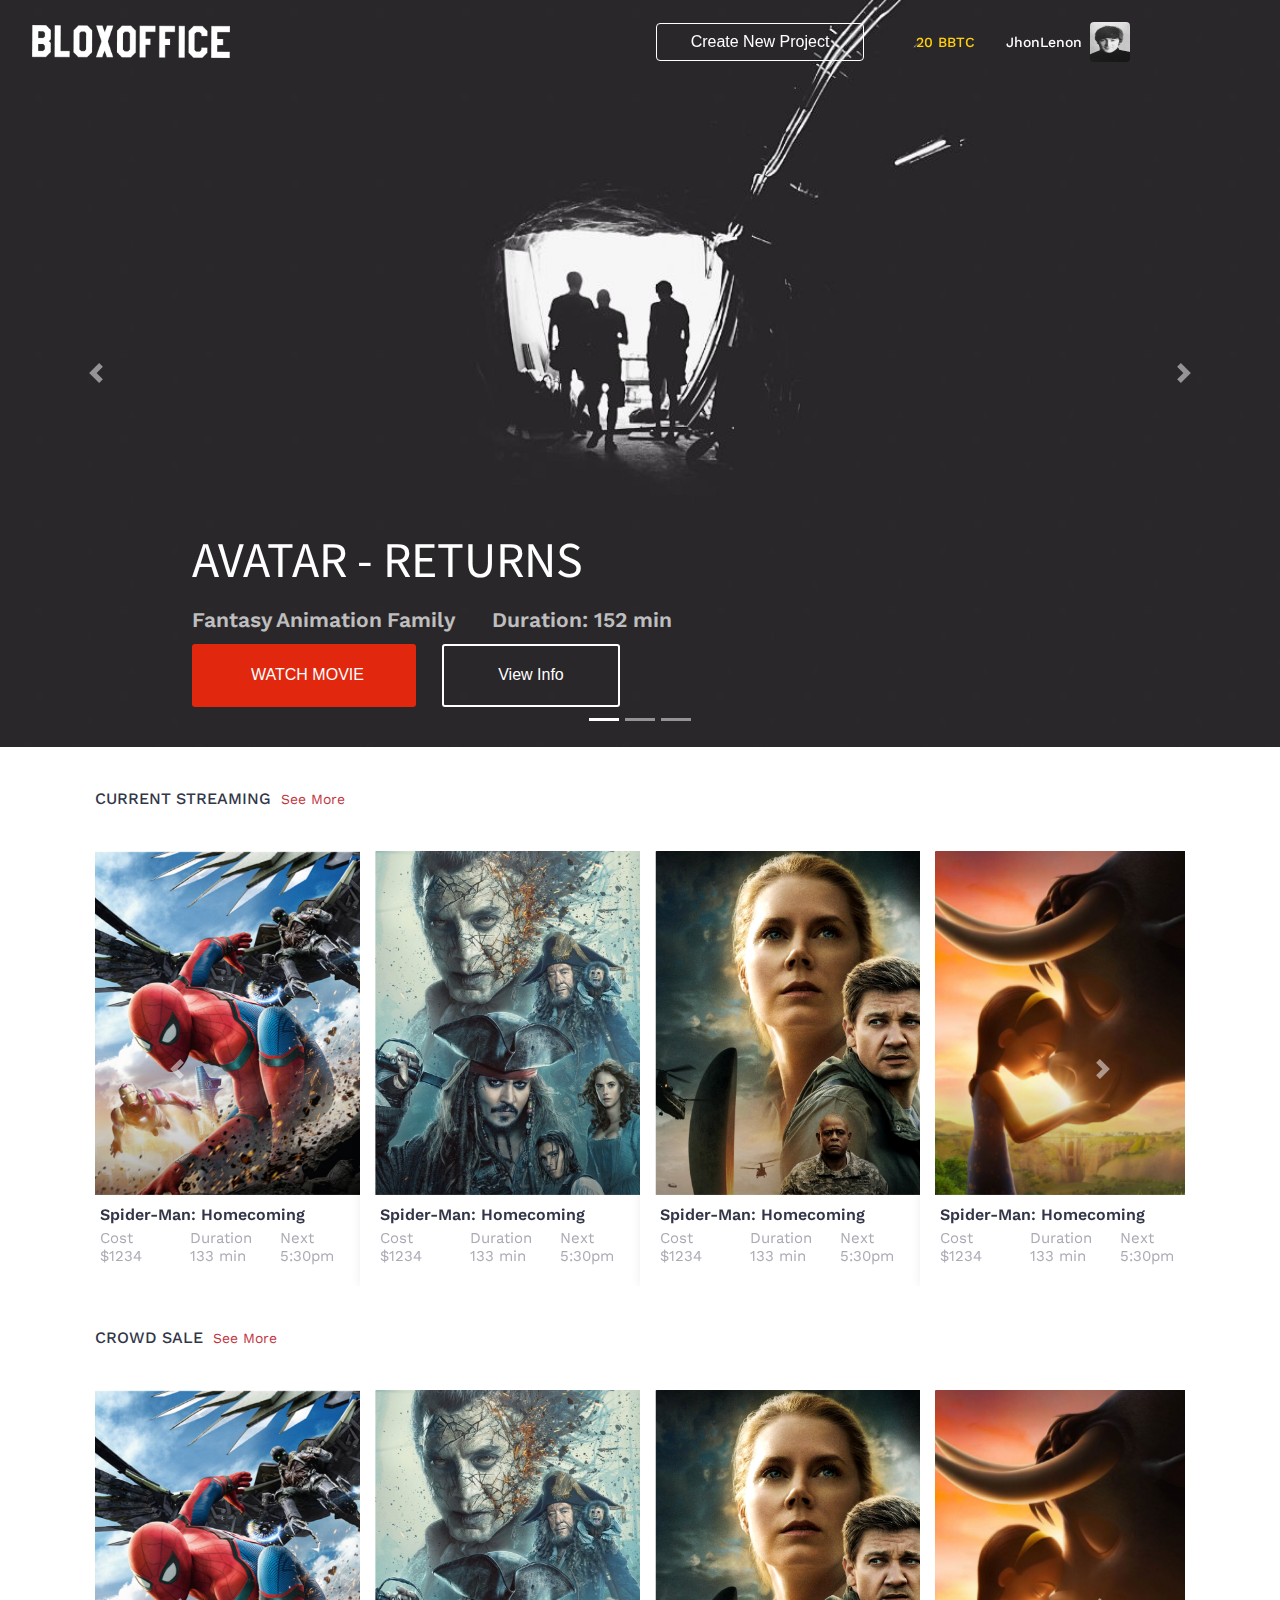
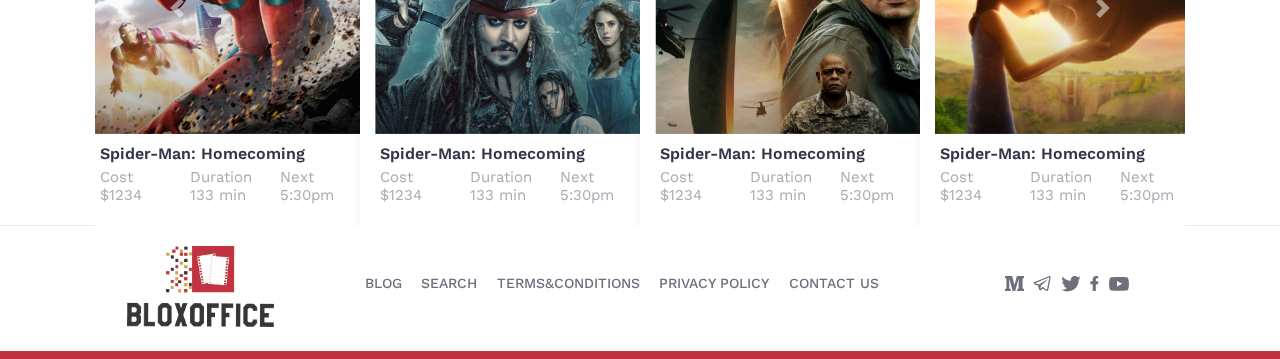
==== index.html @ f31d6387 "homepage draft" ====
<!doctype html>
<html lang="en">
<head>
  <meta charset="utf-8">
  <meta name="viewport" content="width=device-width, initial-scale=1.0">
  <meta name="description" content="Decentralised Movie viewing experience">
  <meta name="author" content="bloxOffice">
  <meta name="keywords" content="Crowdsale, funding, movie crowdsale">
  <link href="https://fonts.googleapis.com/css?family=Work+Sans" rel="stylesheet">
  <link href="https://fonts.googleapis.com/css?family=Source+Sans+Pro" rel="stylesheet">
  <link rel="stylesheet" href="https://maxcdn.bootstrapcdn.com/bootstrap/4.0.0/css/bootstrap.min.css" integrity="sha384-Gn5384xqQ1aoWXA+058RXPxPg6fy4IWvTNh0E263XmFcJlSAwiGgFAW/dAiS6JXm" crossorigin="anonymous">
  <link rel="stylesheet" href="./main.css">
  <script src="https://code.jquery.com/jquery-3.2.1.slim.min.js" integrity="sha384-KJ3o2DKtIkvYIK3UENzmM7KCkRr/rE9/Qpg6aAZGJwFDMVNA/GpGFF93hXpG5KkN" crossorigin="anonymous"></script>
  <script src="https://cdnjs.cloudflare.com/ajax/libs/popper.js/1.12.9/umd/popper.min.js" integrity="sha384-ApNbgh9B+Y1QKtv3Rn7W3mgPxhU9K/ScQsAP7hUibX39j7fakFPskvXusvfa0b4Q" crossorigin="anonymous"></script>
  <script src="https://maxcdn.bootstrapcdn.com/bootstrap/4.0.0/js/bootstrap.min.js" integrity="sha384-JZR6Spejh4U02d8jOt6vLEHfe/JQGiRRSQQxSfFWpi1MquVdAyjUar5+76PVCmYl" crossorigin="anonymous"></script>
  <script src="https://ajax.googleapis.com/ajax/libs/jquery/3.3.1/jquery.min.js"></script>

</head>
<body>
  <!--<script>
    window.onscroll = function() {myFunction()};

    var header = document.getElementById("myHeader");
    var sticky = header.offsetTop;

    function myFunction() {
      if (window.pageYOffset >= sticky) {
        header.class.add("sticky");
      } else {
        header.class.remove("sticky");
      }
    }
  </script>-->
  <header >
    <div class="">
      <nav class="navbar navbar-expand-lg navbar-light headerCls">
        <button class="navbar-toggler" type="button" data-toggle="collapse" data-target="#navbarTogglerDemo01" aria-controls="navbarTogglerDemo01" aria-expanded="false" aria-label="Toggle navigation">
          <span class="navbar-toggler-icon"></span>
        </button>
        <div class="collapse navbar-collapse" id="navbarTogglerDemo01">
          <a class="navbar-brand col-sm-6" href="#"><img src="./assets/bitmap@3x.png" class="bitmapLogo" alt="..."></a>
          <button class="btn btn-outline-success my-2 my-sm-0 col-sm-2" type="submit">Create New Project</button>
          <ul class="navbar-nav mr-auto mt-2 mt-lg-0 col-sm-4">
            <li class="nav-item active col-sm-4 proName">
              <a class="nav-link " href="#"><span class="acctBal">20 BBTC</span></a>
            </li>
            <li class="nav-item col-sm-8">
              <div class="row">
                <div class="proName">
                  <a class="nav-link disabled" href="#"><span class="prfNm">JhonLenon</span></a>
                </div>
                <div class="">
                  <img src="./assets/jl.jpg" class="rounded mx-auto d-block profile-pic" alt="...">
                </div>
              </div>
            </li>
          </ul>
        </div>
      </nav>
    </div>
  </header>
  <!-- Header ends -->

  <main class="content">
    <div id="carouselExampleIndicators bitmap" class="carousel slide" data-ride="carousel">
      <ol class="carousel-indicators">
        <li data-target="#carouselExampleIndicators" data-slide-to="0" class="active"></li>
        <li data-target="#carouselExampleIndicators" data-slide-to="1"></li>
        <li data-target="#carouselExampleIndicators" data-slide-to="2"></li>
      </ol>
      <div class="carousel-inner">
        <div class="carousel-item active">
          <img class="d-block w-100" src="./assets/la.jpg" alt="First slide">
          <div class="carousel-caption d-none d-md-block movieDtls container-fluid">
            <div class="row">
              <span class="featureFilm">AVATAR - RETURNS</span>
            </div>
            <div class="row movieInline">
              <div class="col-sm-6 proNameLeft">
                <span class="featureFilmGenre">Fantasy</span>
                <span class="featureFilmGenre">Animation</span>
                <span class="featureFilmGenre">Family</span>
              </div>
              <div class="col-sm-6 proNameLeft">
                <span class="featureFilmGenre">Duration: 152 min</span>
              </div>
            </div>
            <div class="row">
              <div class="col-sm-5 proNameLeft">
                <button class=" btn watchMovie">WATCH MOVIE</button>
              </div>
              <div class="col-sm-5 proNameLeft">
                <button class=" btn viewInfo my-2 my-sm-0">View Info</button>
              </div>
            </div>
          </div>
        </div>
        <div class="carousel-item">
          <img class="d-block w-100" src="./assets/ny.jpg" alt="Second slide">
        </div>
        <div class="carousel-item">
          <img class="d-block w-100" src="./assets/chicago.jpg" alt="Third slide">
        </div>
      </div>
      <a class="carousel-control-prev" href="#carouselExampleIndicators" role="button" data-slide="prev">
        <span class="carousel-control-prev-icon" aria-hidden="true"></span>
        <span class="sr-only">Previous</span>
      </a>
      <a class="carousel-control-next" href="#carouselExampleIndicators" role="button" data-slide="next">
        <span class="carousel-control-next-icon" aria-hidden="true"></span>
        <span class="sr-only">Next</span>
      </a>
    </div>

    <div class="movieList">
      <div class="container-fluid">
        <div class="container-fluid">
          <div class="row csStyle">
            <div><span class="currentStreaming">CURRENT STREAMING</span></div>
            <div><span class="seeMore">See More</span></div>
          </div>
          <div id="carouselExampleControls" class="carousel slide row" data-ride="carousel">
            <div class="carousel-inner">
              <div class="carousel-item active">
                <div class="row">
                  <div class="col-sm-3 csThumbnail">
                    <img class="d-block bitmapCS" src="./assets/current/bitmap1@3x.png" alt="First slide">
                    <div class="movieDtlsOne">
                      <div class="movieTitle">Spider-Man: Homecoming</div>
                      <div class="row">
                        <div class="col-sm-4 cost">
                          Cost
                          $1234
                        </div>
                        <div class="col-sm-4 duration">
                          Duration
                          133 min
                        </div>
                        <div class="col-sm-4 nextShowTime">
                          Next
                          5:30pm
                        </div>
                      </div>
                    </div>
                  </div>
                  <div class="col-sm-3 csThumbnail">
                    <img class="d-block bitmapCS" src="./assets/current/bitmap2@3x.png" alt="First slide">
                    <div class="movieDtlsOne">
                      <div class="movieTitle">Spider-Man: Homecoming</div>
                      <div class="row">
                        <div class="col-sm-4 cost">
                          Cost
                          $1234
                        </div>
                        <div class="col-sm-4 duration">
                          Duration
                          133 min
                        </div>
                        <div class="col-sm-4 nextShowTime">
                          Next
                          5:30pm
                        </div>
                      </div>
                    </div>
                  </div>
                  <div class="col-sm-3 csThumbnail">
                    <img class="d-block bitmapCS" src="./assets/current/bitmap3@3x.png" alt="First slide">
                    <div class="movieDtlsOne">
                      <div class="movieTitle">Spider-Man: Homecoming</div>
                      <div class="row">
                        <div class="col-sm-4 cost">
                          Cost
                          $1234
                        </div>
                        <div class="col-sm-4 duration">
                          Duration
                          133 min
                        </div>
                        <div class="col-sm-4 nextShowTime">
                          Next
                          5:30pm
                        </div>
                      </div>
                    </div>
                  </div>
                  <div class="col-sm-3 csThumbnail">
                    <img class="d-block bitmapCS" src="./assets/current/bitmap4@3x.png" alt="First slide">
                    <div class="movieDtlsOne">
                      <div class="movieTitle">Spider-Man: Homecoming</div>
                      <div class="row">
                        <div class="col-sm-4 cost">
                          Cost
                          $1234
                        </div>
                        <div class="col-sm-4 duration">
                          Duration
                          133 min
                        </div>
                        <div class="col-sm-4 nextShowTime">
                          Next
                          5:30pm
                        </div>
                      </div>
                    </div>
                  </div>
                </div>
              </div>

              <div class="carousel-item">
                <div class="row">
                  <div class="col-sm-3 csThumbnail">
                    <img class="d-block bitmapCS" src="./assets/current/bitmap1@3x.png" alt="First slide">
                    <div class="movieDtlsOne">
                      <div class="movieTitle">Spider-Man: Homecoming</div>
                      <div class="row">
                        <div class="col-sm-4 cost">
                          Cost
                          $1234
                        </div>
                        <div class="col-sm-4 duration">
                          Duration
                          133 min
                        </div>
                        <div class="col-sm-4 nextShowTime">
                          Next
                          5:30pm
                        </div>
                      </div>
                    </div>
                  </div>
                  <div class="col-sm-3 csThumbnail">
                    <img class="d-block bitmapCS" src="./assets/current/bitmap2@3x.png" alt="First slide">
                    <div class="movieDtlsOne">
                      <div class="movieTitle">Spider-Man: Homecoming</div>
                      <div class="row">
                        <div class="col-sm-4 cost">
                          Cost
                          $1234
                        </div>
                        <div class="col-sm-4 duration">
                          Duration
                          133 min
                        </div>
                        <div class="col-sm-4 nextShowTime">
                          Next
                          5:30pm
                        </div>
                      </div>
                    </div>
                  </div>
                  <div class="col-sm-3 csThumbnail">
                    <img class="d-block bitmapCS" src="./assets/current/bitmap3@3x.png" alt="First slide">
                    <div class="movieDtlsOne">
                      <div class="movieTitle">Spider-Man: Homecoming</div>
                      <div class="row">
                        <div class="col-sm-4 cost">
                          Cost
                          $1234
                        </div>
                        <div class="col-sm-4 duration">
                          Duration
                          133 min
                        </div>
                        <div class="col-sm-4 nextShowTime">
                          Next
                          5:30pm
                        </div>
                      </div>
                    </div>
                  </div>
                  <div class="col-sm-3 csThumbnail">
                    <img class="d-block bitmapCS" src="./assets/current/bitmap4@3x.png" alt="First slide">
                    <div class="movieDtlsOne">
                      <div class="movieTitle">Spider-Man: Homecoming</div>
                      <div class="row">
                        <div class="col-sm-4 cost">
                          Cost
                          $1234
                        </div>
                        <div class="col-sm-4 duration">
                          Duration
                          133 min
                        </div>
                        <div class="col-sm-4 nextShowTime">
                          Next
                          5:30pm
                        </div>
                      </div>
                    </div>
                  </div>
                </div>
              </div>
              <!--<div class="carousel-item">
                <img class="d-block bitmapCS" src="./assets/current/bitmap3@3x.png" alt="Third slide">
              </div>
              <div class="carousel-item">
                <img class="d-block bitmapCS" src="./assets/current/bitmap4@3x.png" alt="Fourth slide">
              </div>-->

            </div>
            <a class="carousel-control-prev" href="#carouselExampleControls" role="button" data-slide="prev">
              <span class="carousel-control-prev-icon" aria-hidden="true"></span>
              <span class="sr-only">Previous</span>
            </a>
            <a class="carousel-control-next" href="#carouselExampleControls" role="button" data-slide="next">
              <span class="carousel-control-next-icon" aria-hidden="true"></span>
              <span class="sr-only">Next</span>
            </a>
          </div>
        </div>
        <div class="container-fluid">
          <div class="row csStyle">
            <div><span class="currentStreaming">CROWD SALE</span></div>
            <div><span class="seeMore">See More</span></div>
          </div>
          <div id="carouselExampleControls" class="carousel slide row" data-ride="carousel">
            <div class="carousel-inner">
              <div class="carousel-item active">
                <div class="row">
                  <div class="col-sm-3 csThumbnail">
                    <img class="d-block bitmapCS" src="./assets/current/bitmap1@3x.png" alt="First slide">
                    <div class="movieDtlsOne">
                      <div class="movieTitle">Spider-Man: Homecoming</div>
                      <div class="row">
                        <div class="col-sm-4 cost">
                          Cost
                          $1234
                        </div>
                        <div class="col-sm-4 duration">
                          Duration
                          133 min
                        </div>
                        <div class="col-sm-4 nextShowTime">
                          Next
                          5:30pm
                        </div>
                      </div>
                    </div>
                  </div>
                  <div class="col-sm-3 csThumbnail">
                    <img class="d-block bitmapCS" src="./assets/current/bitmap2@3x.png" alt="First slide">
                    <div class="movieDtlsOne">
                      <div class="movieTitle">Spider-Man: Homecoming</div>
                      <div class="row">
                        <div class="col-sm-4 cost">
                          Cost
                          $1234
                        </div>
                        <div class="col-sm-4 duration">
                          Duration
                          133 min
                        </div>
                        <div class="col-sm-4 nextShowTime">
                          Next
                          5:30pm
                        </div>
                      </div>
                    </div>
                  </div>
                  <div class="col-sm-3 csThumbnail">
                    <img class="d-block bitmapCS" src="./assets/current/bitmap3@3x.png" alt="First slide">
                    <div class="movieDtlsOne">
                      <div class="movieTitle">Spider-Man: Homecoming</div>
                      <div class="row">
                        <div class="col-sm-4 cost">
                          Cost
                          $1234
                        </div>
                        <div class="col-sm-4 duration">
                          Duration
                          133 min
                        </div>
                        <div class="col-sm-4 nextShowTime">
                          Next
                          5:30pm
                        </div>
                      </div>
                    </div>
                  </div>
                  <div class="col-sm-3 csThumbnail">
                    <img class="d-block bitmapCS" src="./assets/current/bitmap4@3x.png" alt="First slide">
                    <div class="movieDtlsOne">
                      <div class="movieTitle">Spider-Man: Homecoming</div>
                      <div class="row">
                        <div class="col-sm-4 cost">
                          Cost
                          $1234
                        </div>
                        <div class="col-sm-4 duration">
                          Duration
                          133 min
                        </div>
                        <div class="col-sm-4 nextShowTime">
                          Next
                          5:30pm
                        </div>
                      </div>
                    </div>
                  </div>
                </div>
              </div>

              <div class="carousel-item">
                <div class="row">
                  <div class="col-sm-3 csThumbnail">
                    <img class="d-block bitmapCS" src="./assets/current/bitmap1@3x.png" alt="First slide">
                    <div class="movieDtlsOne">
                      <div class="movieTitle">Spider-Man: Homecoming</div>
                      <div class="row">
                        <div class="col-sm-4 cost">
                          Cost
                          $1234
                        </div>
                        <div class="col-sm-4 duration">
                          Duration
                          133 min
                        </div>
                        <div class="col-sm-4 nextShowTime">
                          Next
                          5:30pm
                        </div>
                      </div>
                    </div>
                  </div>
                  <div class="col-sm-3 csThumbnail">
                    <img class="d-block bitmapCS" src="./assets/current/bitmap2@3x.png" alt="First slide">
                    <div class="movieDtlsOne">
                      <div class="movieTitle">Spider-Man: Homecoming</div>
                      <div class="row">
                        <div class="col-sm-4 cost">
                          Cost
                          $1234
                        </div>
                        <div class="col-sm-4 duration">
                          Duration
                          133 min
                        </div>
                        <div class="col-sm-4 nextShowTime">
                          Next
                          5:30pm
                        </div>
                      </div>
                    </div>
                  </div>
                  <div class="col-sm-3 csThumbnail">
                    <img class="d-block bitmapCS" src="./assets/current/bitmap3@3x.png" alt="First slide">
                    <div class="movieDtlsOne">
                      <div class="movieTitle">Spider-Man: Homecoming</div>
                      <div class="row">
                        <div class="col-sm-4 cost">
                          Cost
                          $1234
                        </div>
                        <div class="col-sm-4 duration">
                          Duration
                          133 min
                        </div>
                        <div class="col-sm-4 nextShowTime">
                          Next
                          5:30pm
                        </div>
                      </div>
                    </div>
                  </div>
                  <div class="col-sm-3 csThumbnail">
                    <img class="d-block bitmapCS" src="./assets/current/bitmap4@3x.png" alt="First slide">
                    <div class="movieDtlsOne">
                      <div class="movieTitle">Spider-Man: Homecoming</div>
                      <div class="row">
                        <div class="col-sm-4 cost">
                          Cost
                          $1234
                        </div>
                        <div class="col-sm-4 duration">
                          Duration
                          133 min
                        </div>
                        <div class="col-sm-4 nextShowTime">
                          Next
                          5:30pm
                        </div>
                      </div>
                    </div>
                  </div>
                </div>
              </div>
              <!--<div class="carousel-item">
                <img class="d-block bitmapCS" src="./assets/current/bitmap3@3x.png" alt="Third slide">
              </div>
              <div class="carousel-item">
                <img class="d-block bitmapCS" src="./assets/current/bitmap4@3x.png" alt="Fourth slide">
              </div>-->

            </div>
            <a class="carousel-control-prev" href="#carouselExampleControls" role="button" data-slide="prev">
              <span class="carousel-control-prev-icon" aria-hidden="true"></span>
              <span class="sr-only">Previous</span>
            </a>
            <a class="carousel-control-next" href="#carouselExampleControls" role="button" data-slide="next">
              <span class="carousel-control-next-icon" aria-hidden="true"></span>
              <span class="sr-only">Next</span>
            </a>
          </div>
        </div>
      </div>
    </div>
  </main>
</body>
<div id="footer_bg" class="container-fluid">
  <div class="row">
    <div class="col-sm-1">
    </div>
    <div class="col-sm-2 logo_ftr">
      <img class="bitmap-Copy" src="./assets/bitmap-copy@3x.png" alt="Third slide">
    </div>
    <div class="col-sm-6 ftr_details_hm">
      <a class="ftr_details" href="">BLOG</a>
      <a class="ftr_details" href="">SEARCH</a>
      <a class="ftr_details" href="">TERMS&CONDITIONS</a>
      <a class="ftr_details" href="">PRIVACY POLICY</a>
      <a class="ftr_details" href="">CONTACT US</a>
    </div>
    <div class="col-sm-3 ftr_details_hm">
      <a class="medium" href=""><img src="./assets/medium.svg" alt=""></a>
      <a class="telegram" href=""><img src="./assets/telegram.svg" alt=""></a>
      <a class="fill-3" href=""><img src="./assets/fill-3.svg" alt=""></a>
      <a class="fill-2" href=""><img src="./assets/fill-2.svg" alt=""></a>
      <a class="youtube" href=""><img src="./assets/youtube.svg" alt=""></a>
    </div>
  </div>
</div>
<div class="footer_meta_social_bg"></div>
---- main.css ----
.movieDtlsOne{
  padding: 5px;
}
.movieTitle {
  width: 206px;
  font-family: 'Work Sans', sans-serif;
  font-size: 16px;
  font-weight: 600;
  font-style: normal;
  font-stretch: normal;
  line-height: normal;
  letter-spacing: normal;
  text-align: left;
  color: #323648;
  padding-top: 5px;
  padding-bottom: 5px;
}
.cost {
  width: 93.3px;
  height: 36px;
  font-family: 'Work Sans', sans-serif;
  font-size: 15px;
  font-weight: normal;
  font-style: normal;
  font-stretch: normal;
  line-height: normal;
  letter-spacing: normal;
  text-align: left;
  color: #a9aab4;
}

.nextShowTime {
  width: 58.1px;
  height: 36px;
  font-family: 'Work Sans', sans-serif;
  font-size: 15px;
  font-weight: normal;
  font-style: normal;
  font-stretch: normal;
  line-height: normal;
  letter-spacing: normal;
  text-align: left;
  color: #a9aab4;
}

.duration {
  width: 63.8px;
  height: 36px;
  font-family: 'Work Sans', sans-serif;
  font-size: 15px;
  font-weight: normal;
  font-style: normal;
  font-stretch: normal;
  line-height: normal;
  letter-spacing: normal;
  text-align: left;
  color: #a9aab4;
}

.csStyle{
  padding-top: 40px;
  padding-bottom: 40px;
}
.movieList{
  padding-left: 80px;
  padding-right: 80px;
}

.seeMore:hover {
    padding-bottom: 10px;
    border-bottom: solid 2px #323648;
}
.currentStreaming:hover{
  padding-bottom: 10px;

  border-bottom: solid 2px #bf343e;
}
.seeMore {
  width: 65px;
  height: 16px;
  font-family: 'Work Sans', sans-serif;
  font-size: 14px;
  font-weight: normal;
  font-style: normal;
  font-stretch: normal;
  line-height: normal;
  letter-spacing: normal;
  text-align: left;
  color: #bf343e;
  padding-left: 10px;
}

.currentStreaming {
  width: 175px;
  height: 19px;
  font-family: 'Work Sans', sans-serif;
  font-size: 16px;
  font-weight: 500;
  font-style: normal;
  font-stretch: normal;
  line-height: normal;
  letter-spacing: normal;
  text-align: left;
  color: #323648;

}

.csThumbnail {
  width: 279.5px;
  height: 435.7px;
  background-color: #ffffff;
  background-color: var(--white);
  box-shadow: 0 1px 10px 0 rgba(0, 0, 0, 0.07);

}

.bitmapCS {
  width: 279.5px;
  height: 344px;
}
.featureFilm {
/*width: 492px;
  height: 75px;
  font-weight: 600;*/
  font-family: 'Source Sans Pro', sans-serif;;
  font-size: 50px;

  font-style: normal;
  font-stretch: normal;
  line-height: normal;
  letter-spacing: normal;
  text-align: left;
  color: #ffffff;
  color: var(--white);
}

.movieDtls{
  width: 600px;
  margin: 0px;
}
.watchMovie {
  width: 224px;
  height: 63px;
  border-radius: 3px;
  background-color: #e1270d;
  padding-right: 5px;
  color: #ffffff;
}
.viewInfo {
  width: 178px;
  height: 63px;
  border-radius: 3px;
  border: solid 2.1px #ffffff;
  /* border: solid 2.1px var(--white); */
  background: transparent;
  color: #ffffff;
}

.featureFilmGenre {
  width: 308px;
  height: 25px;
  opacity: 0.7;
  font-family: 'Work Sans', sans-serif;
  font-size: 21px;
  font-weight: 600;
  font-style: normal;
  font-stretch: normal;
  line-height: normal;
  letter-spacing: normal;
  text-align: left;
  color: #ffffff;
}

.headerCls{
  padding-top: 20px;
  padding-bottom: 20px;
  position: fixed;
  z-index: 999 !important;
  width: -webkit-fill-available;
}

.proName{
  text-align: right;
}
.proNameLeft{
  text-align: left;
  padding: 0px;
}

.movieInline{
  padding-top: 10px;
  padding-bottom: 10px;
}
.acctBal {
/*  width: 37px;
  height: 16px; */
  font-family: 'Work Sans', sans-serif;
  font-size: 14px;
  font-weight: 500;
  font-style: normal;
  font-stretch: normal;
  line-height: normal;
  letter-spacing: normal;
  text-align: center;
  color: #ffd00b;
}

.prfNm{
  font-family: 'Work Sans', sans-serif;
  font-size: 14px;
  font-weight: 500;
  font-style: normal;
  font-stretch: normal;
  line-height: normal;
  letter-spacing: normal;
  text-align: center;
  color: #ffffff;
  color: var(--white);
}
.bitmapLogo {
  width: 200px;
  height: 32.7px;
  object-fit: contain;
  /*background-color: #ffffff;
  background-color: var(--white);*/
}

.btn-outline-success {
  color: #ffffff;
  background-color: transparent;
  background-image: none;
  border-color: #ffffff;
}

.input_bg {
  width: 170px;
  height: 32px;
  border-radius: 4px;
  border: solid 1px #ffffff;
  border: solid 1px var(--white);
}

.profile-pic{
  width: 40px;
  height: 40px;
  background-color: #000000;
}

.bitmap {
  width: 1440px;
  height: 823px;
  background-color: #8589fd;
}

#footer_bg {
  width: auto;//1440px;
  height: 125px;
  background-color: #ffffff;
  background-color: var(--white);
  box-shadow: 0 -1px 0 0 #ebebeb;
}

.bitmap-Copy {
  width: 147px;
  height: 81px;
  object-fit: contain;
}

.footer_meta_social_bg {
  width: auto;//1440px;
  height: 8px;
  background-color: #bf343e;
}

.logo_ftr{
  padding: 20px;
}

.BLOG-SEARCH-TERMSCO {
  width: 534px;
  height: 16px;
  font-family: 'Work Sans', sans-serif;
  font-size: 14px;
  font-weight: 500;
  font-style: normal;
  font-stretch: normal;
  line-height: normal;
  letter-spacing: normal;
  text-align: left;
  color: #6d6f7b;
}

.ftr_details{
  padding-right: 15px;
  color: #6d6f7b;
  font-family: 'Work Sans', sans-serif;
  font-size: 14px;
  font-weight: 500;
  font-style: normal;
  font-stretch: normal;
  line-height: normal;
  letter-spacing: normal;
  text-align: left;
}

.medium {
  width: 19px;
  height: 15px;
  object-fit: contain;
  padding-right: 5px;
}

.telegram {
  width: 17px;
  height: 15px;
  object-fit: contain;
  padding-right: 5px;
}
.fill-3 {
  width: 19.2px;
  height: 15.4px;
  object-fit: contain;
  padding-right: 5px;
}

.fill-2 {
  width: 8px;
  height: 15px;
  object-fit: contain;
  padding-right: 5px;
}

.youtube {
  width: 19.8px;
  height: 13.8px;
  object-fit: contain;
  padding-right: 5px;
}

.ftr_details_hm{
  padding: 45px;
}
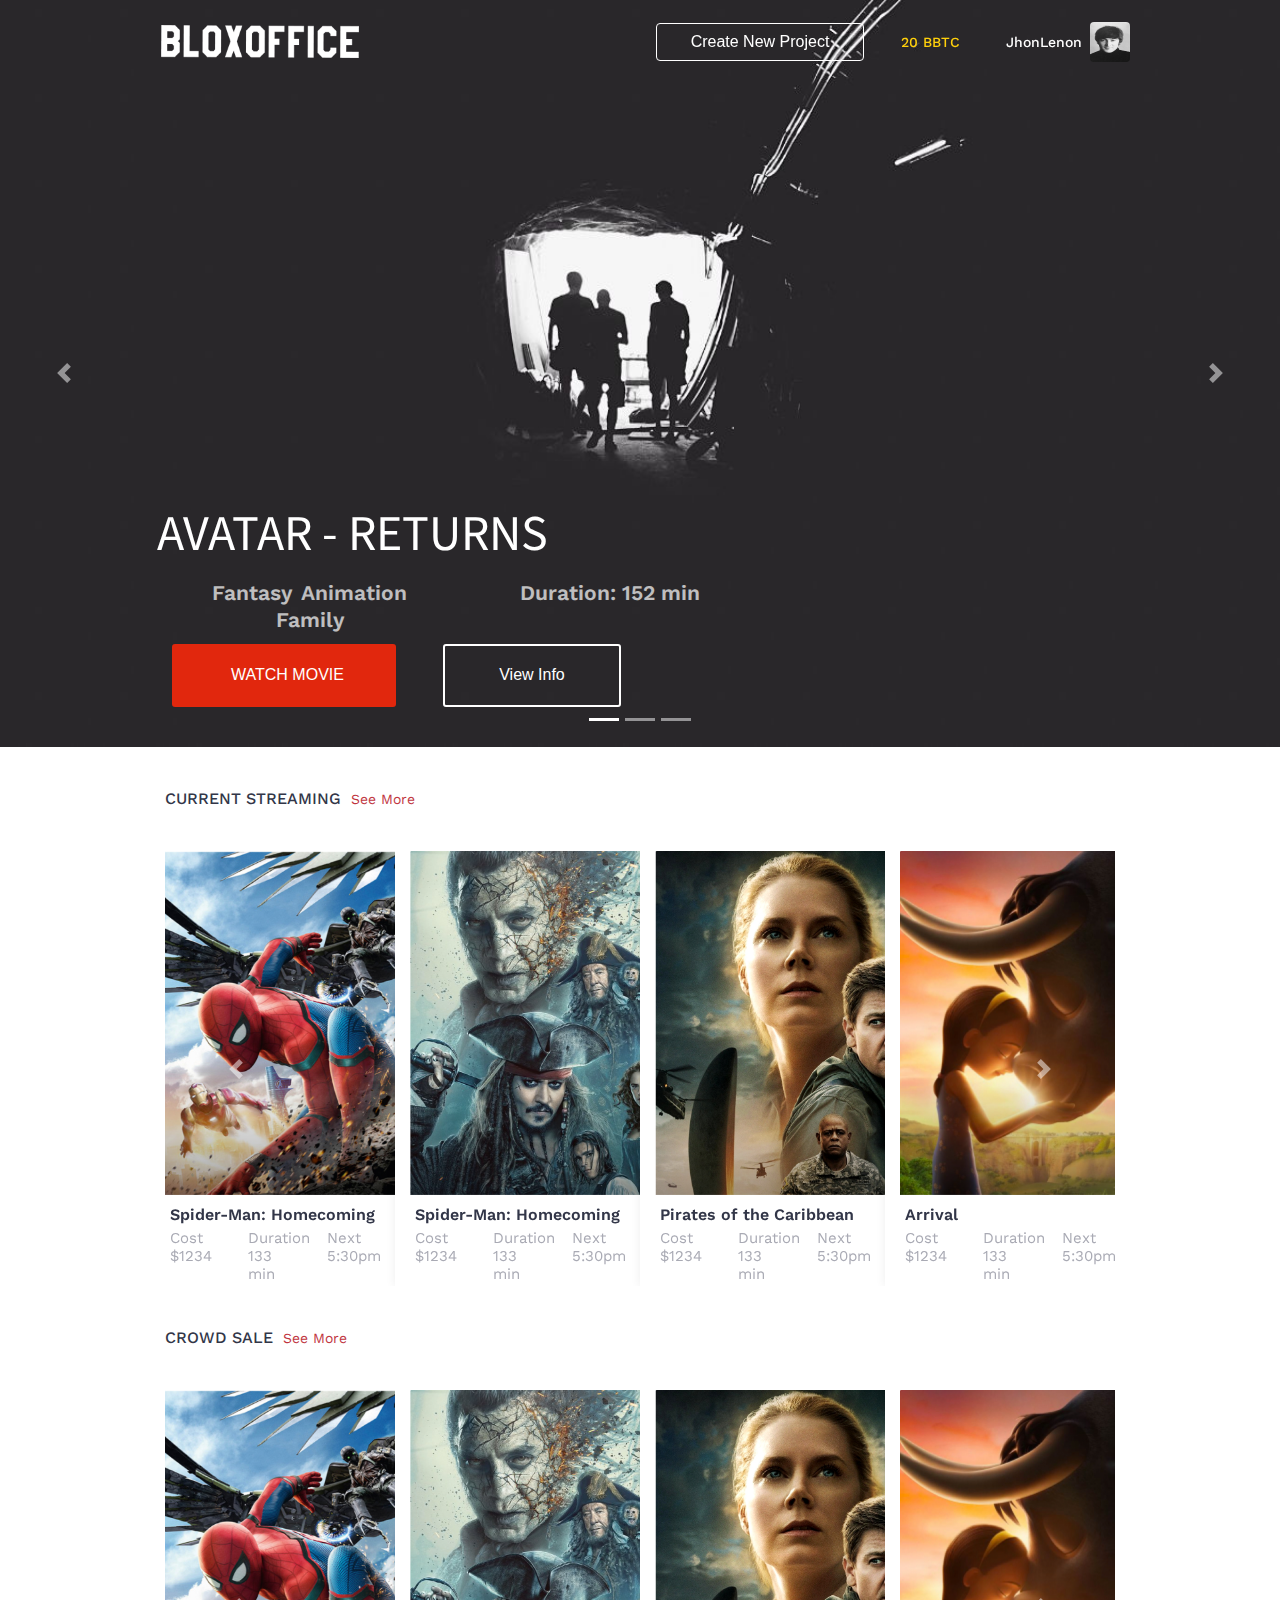
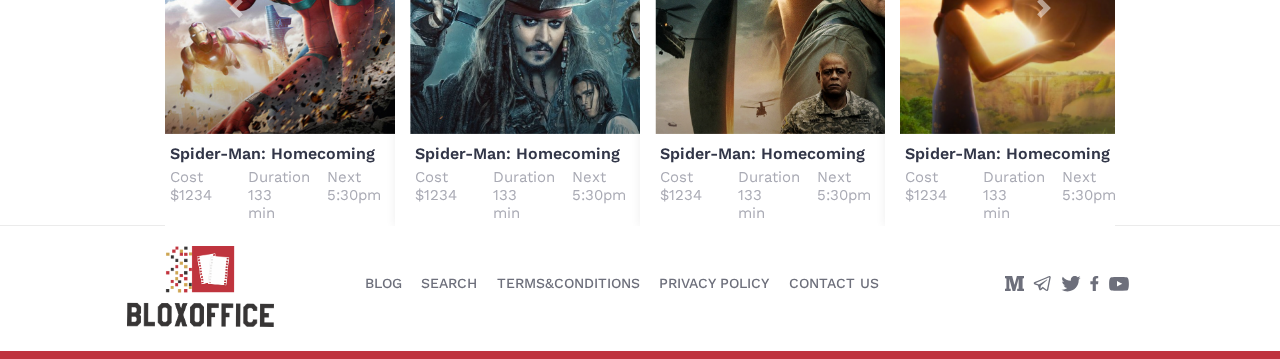
==== commit 94b0f298: "latest ui pxprf" ====
--- a/index.html
+++ b/index.html
@@ -38,7 +38,7 @@
           <span class="navbar-toggler-icon"></span>
         </button>
         <div class="collapse navbar-collapse" id="navbarTogglerDemo01">
-          <a class="navbar-brand col-sm-6" href="#"><img src="./assets/bitmap@3x.png" class="bitmapLogo" alt="..."></a>
+          <a class="navbar-brand col-sm-6 hdrlogo" href="#"><img src="./assets/bitmap@3x.png" class="bitmapLogo" alt="..."></a>
           <button class="btn btn-outline-success my-2 my-sm-0 col-sm-2" type="submit">Create New Project</button>
           <ul class="navbar-nav mr-auto mt-2 mt-lg-0 col-sm-4">
             <li class="nav-item active col-sm-4 proName">
@@ -95,18 +95,18 @@
             </div>
           </div>
         </div>
-        <div class="carousel-item">
+        <!--<div class="carousel-item">
           <img class="d-block w-100" src="./assets/ny.jpg" alt="Second slide">
         </div>
         <div class="carousel-item">
           <img class="d-block w-100" src="./assets/chicago.jpg" alt="Third slide">
-        </div>
+        </div>-->
       </div>
-      <a class="carousel-control-prev" href="#carouselExampleIndicators" role="button" data-slide="prev">
+      <a class="carousel-control-prev carclPrev" href="#carouselExampleIndicators" role="button" data-slide="prev">
         <span class="carousel-control-prev-icon" aria-hidden="true"></span>
         <span class="sr-only">Previous</span>
       </a>
-      <a class="carousel-control-next" href="#carouselExampleIndicators" role="button" data-slide="next">
+      <a class="carousel-control-next carclNxt" href="#carouselExampleIndicators" role="button" data-slide="next">
         <span class="carousel-control-next-icon" aria-hidden="true"></span>
         <span class="sr-only">Next</span>
       </a>
@@ -166,7 +166,7 @@
                   <div class="col-sm-3 csThumbnail">
                     <img class="d-block bitmapCS" src="./assets/current/bitmap3@3x.png" alt="First slide">
                     <div class="movieDtlsOne">
-                      <div class="movieTitle">Spider-Man: Homecoming</div>
+                      <div class="movieTitle">Pirates of the Caribbean</div>
                       <div class="row">
                         <div class="col-sm-4 cost">
                           Cost
@@ -186,7 +186,7 @@
                   <div class="col-sm-3 csThumbnail">
                     <img class="d-block bitmapCS" src="./assets/current/bitmap4@3x.png" alt="First slide">
                     <div class="movieDtlsOne">
-                      <div class="movieTitle">Spider-Man: Homecoming</div>
+                      <div class="movieTitle">Arrival</div>
                       <div class="row">
                         <div class="col-sm-4 cost">
                           Cost
--- a/main.css
+++ b/main.css
@@ -1,3 +1,16 @@
+.carclPrev{
+  width: 10%;
+}
+
+.carclNxt{
+  width: 10%;
+
+}
+
+.hdrlogo{
+  padding-left: 144px;
+}
+
 .movieDtlsOne{
   padding: 5px;
 }
@@ -62,8 +75,8 @@
   padding-bottom: 40px;
 }
 .movieList{
-  padding-left: 80px;
-  padding-right: 80px;
+  padding-left: 150px;
+  padding-right: 150px;
 }
 
 .seeMore:hover {
@@ -136,7 +149,7 @@
 
 .movieDtls{
   width: 600px;
-  margin: 0px;
+  margin-left: -35px;
 }
 .watchMovie {
   width: 224px;
@@ -169,6 +182,7 @@
   letter-spacing: normal;
   text-align: left;
   color: #ffffff;
+  padding-left: 5px;
 }
 
 .headerCls{
@@ -180,7 +194,10 @@
 }
 
 .proName{
-  text-align: right;
+  text-align: center;
+  padding-left: 0px;
+  padding-right: 0px;
+}
 }
 .proNameLeft{
   text-align: left;
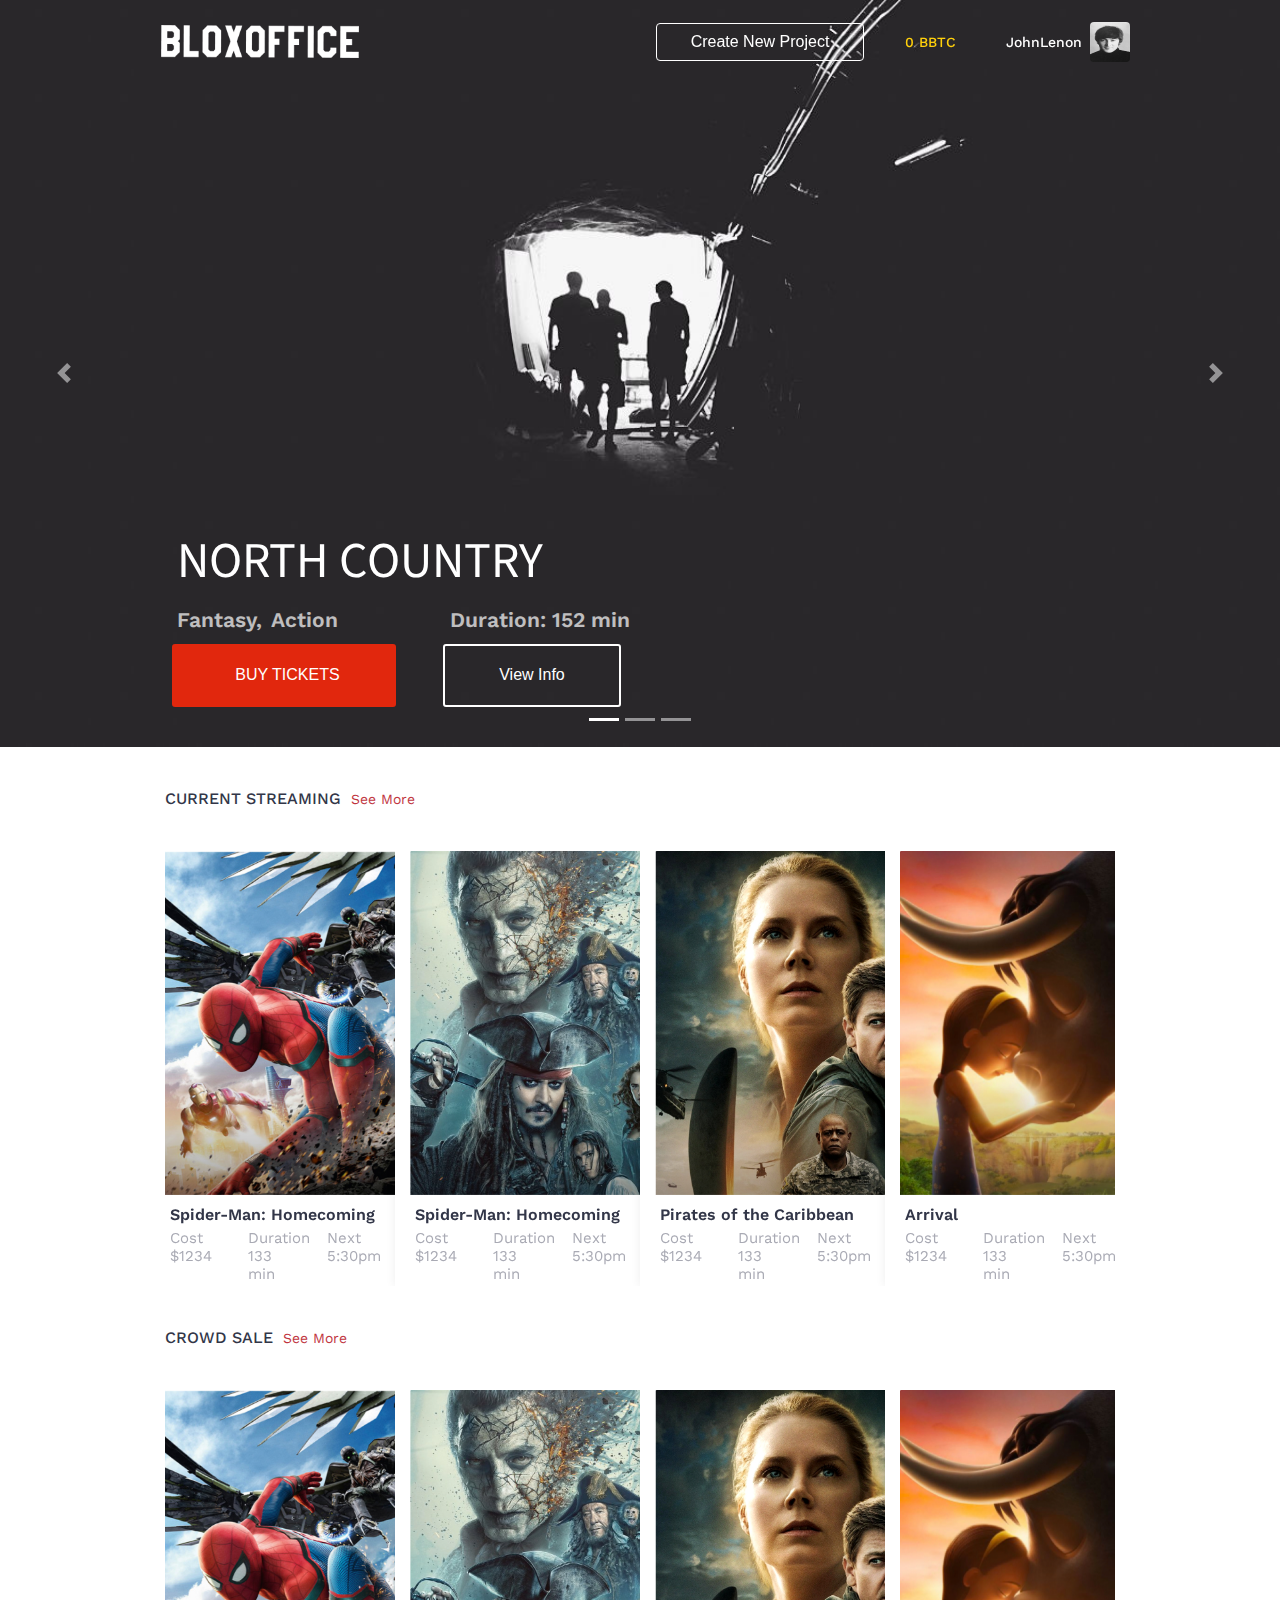
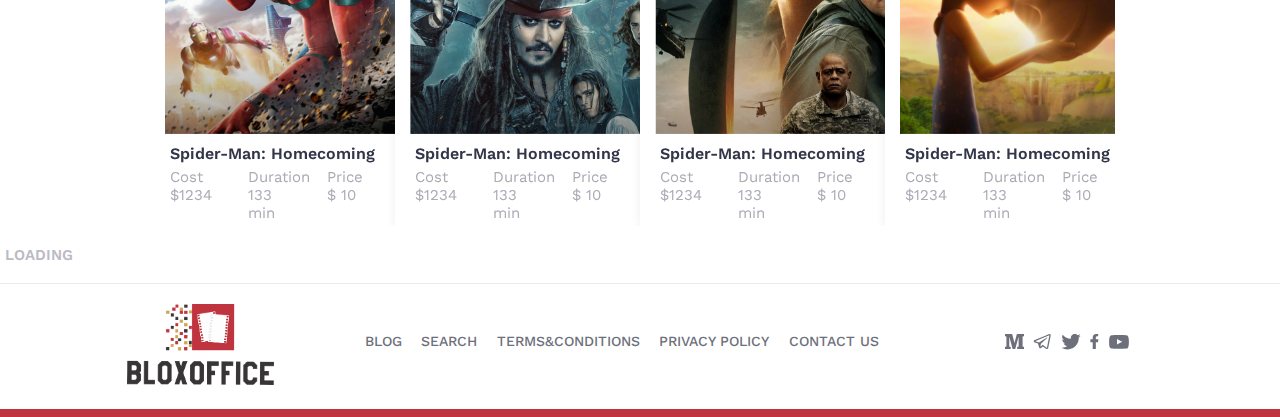
==== commit 199566a8: "Adds components to the index page" ====
--- a/index.html
+++ b/index.html
@@ -9,28 +9,136 @@
   <link href="https://fonts.googleapis.com/css?family=Work+Sans" rel="stylesheet">
   <link href="https://fonts.googleapis.com/css?family=Source+Sans+Pro" rel="stylesheet">
   <link rel="stylesheet" href="https://maxcdn.bootstrapcdn.com/bootstrap/4.0.0/css/bootstrap.min.css" integrity="sha384-Gn5384xqQ1aoWXA+058RXPxPg6fy4IWvTNh0E263XmFcJlSAwiGgFAW/dAiS6JXm" crossorigin="anonymous">
+  <link rel="stylesheet" href="https://cdnjs.cloudflare.com/ajax/libs/font-awesome/4.7.0/css/font-awesome.min.css">
   <link rel="stylesheet" href="./main.css">
   <script src="https://code.jquery.com/jquery-3.2.1.slim.min.js" integrity="sha384-KJ3o2DKtIkvYIK3UENzmM7KCkRr/rE9/Qpg6aAZGJwFDMVNA/GpGFF93hXpG5KkN" crossorigin="anonymous"></script>
   <script src="https://cdnjs.cloudflare.com/ajax/libs/popper.js/1.12.9/umd/popper.min.js" integrity="sha384-ApNbgh9B+Y1QKtv3Rn7W3mgPxhU9K/ScQsAP7hUibX39j7fakFPskvXusvfa0b4Q" crossorigin="anonymous"></script>
   <script src="https://maxcdn.bootstrapcdn.com/bootstrap/4.0.0/js/bootstrap.min.js" integrity="sha384-JZR6Spejh4U02d8jOt6vLEHfe/JQGiRRSQQxSfFWpi1MquVdAyjUar5+76PVCmYl" crossorigin="anonymous"></script>
   <script src="https://ajax.googleapis.com/ajax/libs/jquery/3.3.1/jquery.min.js"></script>
+  <script src="./src/js/homePage.js"></script>
+
+  <script type="text/javascript">
+     //@Author: Prof. No Time
+     $(document).ready(function(){
+       var movie_id = 1;
+       var crowdsaleEnd = false;
+       //Call feature to set the Film;
+       $(window).bind("load", function() {
+         $.ajax({
+                type: "GET",
+                url: "http://localhost:4000/movie/feature",
+                contentType: "application/json; charset=utf-8",
+                crossDomain: true,
+                dataType: "json",
+                success: function (data, status, jqXHR) {
+                    setScreen(data)
+                    movie_id = data.id;
+                    crowdsaleEnd = data.crowdSaleEnd;
+                },
+
+                error: function (jqXHR, status) {
+                    // error handler
+                    console.log(jqXHR);
+                    alert('fail' + status.code);
+                }
+             });
+       });
+       function setFeature(check_feature) {
+         var data
+         if(check_feature === 0) {
+           data = {
+             name : "BAHUBALI - 2",
+             image: "./assets/bb_3.jpg",
+             tag_1 : "FANTASY,",
+             tag_2 : "ACTION",
+             duration: "148 MINs"
+           };
+           console.log(data)
+         } else {
+           data = {
+             name : "NORTH COUNTRY",
+             image: "./assets/la.jpg",
+             tag_1 : "DRAMA,",
+             tag_2 : "ACTION",
+             duration: "152 MINs"
+           }
+        }
+         //setScreen(data)
+      }
+
+       function setScreen(data){
+         $("#m_title").html(data.title);
+         if(data.img !== null){
+           $("#m_image").attr("src",data.img);
+         }
+         if(data.tags !== null){
+           var tags = data.tags.split(",");
+           $("#tag_1").html(tags[0]+",");
+           $("#tag_2").html(tags[1]);
+         }
+         $("#duration").html("Duration : " +data.duration+" Min");
+         $("#balance").html(data.balance+ " BBT");
+
+         if(data.crowdSaleEnd){
+           setCurrentMovies(data);
+         }else{
+           setCrowdSale(data);
+         }
+       }
+
+       function setCurrentMovies(data){
+         $("#wt_image").attr("src", data.poster);
+         $("#wt_title").html(data.title);
+         $("#wt_cost").html("Cost $"+data.minBudget);
+         $("#wt_duration").html("Duration "+data.duration + " min");
+       }
+
+       function setCrowdSale(data){
+         $("#cs_image").attr("src", data.poster);
+         $("#cs_title").html(data.title);
+         $("#cs_budget").html("Cost $"+data.maxBudget);
+         $("#cs_duration").html("Duration "+data.duration + " min");
+         $("#cs_price").html("Price $"+data.tcPrice);
+       }
+
+       $('#c_project').click(function () {
+          var urlToOpen = '';
+          var docURL = document.URL;
+          urlToOpen="create_project.html"
+          //alert('urlToOpen > ' + urlToOpen);
+          if (urlToOpen != '') window.open(urlToOpen, "_self");
+       });
+
+       $('#view_movie').click(function(){
+         if(crowdsaleEnd){
+           window.open("watch_movie.html?movie_id="+movie_id, "_self");
+         } else{
+           window.open("movie_details.html?movie_id="+movie_id, "_self");
+         }       });
+
+       $('#watch_movie').click(function(){
+         if(crowdsaleEnd){
+           window.open("watch_movie.html?movie_id="+movie_id, "_self");
+         } else{
+           window.open("movie_details.html?movie_id="+movie_id, "_self");
+         }
+       });
+
+       $('#cs_image').click(function(){
+         window.open("movie_details.html?movie_id="+movie_id, "_self");
+       });
+
+       $('#wt_image').click(function(){
+         window.open("watch_movie.html?movie_id="+movie_id, "_self");
+       });
+
+    });
+   </script>
 
 </head>
 <body>
-  <!--<script>
-    window.onscroll = function() {myFunction()};
-
-    var header = document.getElementById("myHeader");
-    var sticky = header.offsetTop;
-
-    function myFunction() {
-      if (window.pageYOffset >= sticky) {
-        header.class.add("sticky");
-      } else {
-        header.class.remove("sticky");
-      }
-    }
-  </script>-->
+  <script>
+  </script>
   <header >
     <div class="">
       <nav class="navbar navbar-expand-lg navbar-light headerCls">
@@ -38,16 +146,16 @@
           <span class="navbar-toggler-icon"></span>
         </button>
         <div class="collapse navbar-collapse" id="navbarTogglerDemo01">
-          <a class="navbar-brand col-sm-6 hdrlogo" href="#"><img src="./assets/bitmap@3x.png" class="bitmapLogo" alt="..."></a>
-          <button class="btn btn-outline-success my-2 my-sm-0 col-sm-2" type="submit">Create New Project</button>
+          <a class="navbar-brand col-sm-6 hdrlogo" href="index.html"><img src="./assets/bitmap@3x.png" class="bitmapLogo" alt="..."></a>
+          <button id = "c_project" class="btn btn-outline-success my-2 my-sm-0 col-sm-2">Create New Project</button>
           <ul class="navbar-nav mr-auto mt-2 mt-lg-0 col-sm-4">
             <li class="nav-item active col-sm-4 proName">
-              <a class="nav-link " href="#"><span class="acctBal">20 BBTC</span></a>
+              <a class="nav-link " href="#"><span id="balance"class="acctBal">0 BBTC</span></a>
             </li>
             <li class="nav-item col-sm-8">
               <div class="row">
                 <div class="proName">
-                  <a class="nav-link disabled" href="#"><span class="prfNm">JhonLenon</span></a>
+                  <a class="nav-link disabled" href="#"><span class="prfNm">JohnLenon</span></a>
                 </div>
                 <div class="">
                   <img src="./assets/jl.jpg" class="rounded mx-auto d-block profile-pic" alt="...">
@@ -70,27 +178,26 @@
       </ol>
       <div class="carousel-inner">
         <div class="carousel-item active">
-          <img class="d-block w-100" src="./assets/la.jpg" alt="First slide">
+          <img id="m_image"class="d-block w-100" src="./assets/la.jpg" alt="First slide">
           <div class="carousel-caption d-none d-md-block movieDtls container-fluid">
             <div class="row">
-              <span class="featureFilm">AVATAR - RETURNS</span>
+              <span id="m_title"style="margin-left:20px !important" class="featureFilm">NORTH COUNTRY</span>
             </div>
             <div class="row movieInline">
+              <div style="text-align:left !important" class="col-sm-6 proNameLeft">
+                <span id="tag_1" class="featureFilmGenre">Fantasy,</span>
+                <span id="tag_2" class="featureFilmGenre">Action</span>
+              </div>
               <div class="col-sm-6 proNameLeft">
-                <span class="featureFilmGenre">Fantasy</span>
-                <span class="featureFilmGenre">Animation</span>
-                <span class="featureFilmGenre">Family</span>
-              </div>
-              <div class="col-sm-6 proNameLeft">
-                <span class="featureFilmGenre">Duration: 152 min</span>
+                <span style="margin-left: -140px; "id ="duration" class="featureFilmGenre">Duration: 152 min</span>
               </div>
             </div>
             <div class="row">
               <div class="col-sm-5 proNameLeft">
-                <button class=" btn watchMovie">WATCH MOVIE</button>
+                <button id="watch_movie" class=" btn watchMovie">BUY TICKETS</button>
               </div>
               <div class="col-sm-5 proNameLeft">
-                <button class=" btn viewInfo my-2 my-sm-0">View Info</button>
+                <button id="view_movie" class=" btn viewInfo my-2 my-sm-0">View Info</button>
               </div>
             </div>
           </div>
@@ -124,15 +231,15 @@
               <div class="carousel-item active">
                 <div class="row">
                   <div class="col-sm-3 csThumbnail">
-                    <img class="d-block bitmapCS" src="./assets/current/bitmap1@3x.png" alt="First slide">
-                    <div class="movieDtlsOne">
-                      <div class="movieTitle">Spider-Man: Homecoming</div>
-                      <div class="row">
-                        <div class="col-sm-4 cost">
-                          Cost
-                          $1234
-                        </div>
-                        <div class="col-sm-4 duration">
+                    <img id = "wt_image" class="d-block bitmapCS" src="./assets/current/bitmap1@3x.png" alt="First slide">
+                    <div class="movieDtlsOne">
+                      <div id = "wt_title" class="movieTitle">Spider-Man: Homecoming</div>
+                      <div class="row">
+                        <div id = "wt_cost" class="col-sm-4 cost">
+                          Cost
+                          $1234
+                        </div>
+                        <div id = "wt_duration" class="col-sm-4 duration">
                           Duration
                           133 min
                         </div>
@@ -205,7 +312,7 @@
                   </div>
                 </div>
               </div>
-
+<!--
               <div class="carousel-item">
                 <div class="row">
                   <div class="col-sm-3 csThumbnail">
@@ -290,6 +397,8 @@
                   </div>
                 </div>
               </div>
+            -->
+
               <!--<div class="carousel-item">
                 <img class="d-block bitmapCS" src="./assets/current/bitmap3@3x.png" alt="Third slide">
               </div>
@@ -298,6 +407,7 @@
               </div>-->
 
             </div>
+            <!--
             <a class="carousel-control-prev" href="#carouselExampleControls" role="button" data-slide="prev">
               <span class="carousel-control-prev-icon" aria-hidden="true"></span>
               <span class="sr-only">Previous</span>
@@ -306,6 +416,7 @@
               <span class="carousel-control-next-icon" aria-hidden="true"></span>
               <span class="sr-only">Next</span>
             </a>
+          -->
           </div>
         </div>
         <div class="container-fluid">
@@ -318,21 +429,20 @@
               <div class="carousel-item active">
                 <div class="row">
                   <div class="col-sm-3 csThumbnail">
-                    <img class="d-block bitmapCS" src="./assets/current/bitmap1@3x.png" alt="First slide">
-                    <div class="movieDtlsOne">
-                      <div class="movieTitle">Spider-Man: Homecoming</div>
-                      <div class="row">
-                        <div class="col-sm-4 cost">
-                          Cost
-                          $1234
-                        </div>
-                        <div class="col-sm-4 duration">
-                          Duration
-                          133 min
-                        </div>
-                        <div class="col-sm-4 nextShowTime">
-                          Next
-                          5:30pm
+                    <img id= "cs_image" class="d-block bitmapCS" src="./assets/current/bitmap1@3x.png" alt="First slide">
+                    <div class="movieDtlsOne">
+                      <div id="cs_title" class="movieTitle">Spider-Man: Homecoming</div>
+                      <div class="row">
+                        <div id="cs_budget"class="col-sm-4 cost">
+                          Cost
+                          $1234
+                        </div>
+                        <div id="cs_duration"class="col-sm-4 duration">
+                          Duration 133 min
+                        </div>
+                        <div id ="cs_price" class="col-sm-4 nextShowTime">
+                          Price
+                          $ 10
                         </div>
                       </div>
                     </div>
@@ -351,8 +461,8 @@
                           133 min
                         </div>
                         <div class="col-sm-4 nextShowTime">
-                          Next
-                          5:30pm
+                          Price
+                          $ 10
                         </div>
                       </div>
                     </div>
@@ -371,8 +481,8 @@
                           133 min
                         </div>
                         <div class="col-sm-4 nextShowTime">
-                          Next
-                          5:30pm
+                          Price
+                          $ 10
                         </div>
                       </div>
                     </div>
@@ -391,15 +501,15 @@
                           133 min
                         </div>
                         <div class="col-sm-4 nextShowTime">
-                          Next
-                          5:30pm
+                          Price
+                          $ 10
                         </div>
                       </div>
                     </div>
                   </div>
                 </div>
               </div>
-
+<!--
               <div class="carousel-item">
                 <div class="row">
                   <div class="col-sm-3 csThumbnail">
@@ -456,8 +566,8 @@
                           133 min
                         </div>
                         <div class="col-sm-4 nextShowTime">
-                          Next
-                          5:30pm
+                          Price
+                          $ 10
                         </div>
                       </div>
                     </div>
@@ -484,6 +594,7 @@
                   </div>
                 </div>
               </div>
+            -->
               <!--<div class="carousel-item">
                 <img class="d-block bitmapCS" src="./assets/current/bitmap3@3x.png" alt="Third slide">
               </div>
@@ -492,6 +603,7 @@
               </div>-->
 
             </div>
+            <!--
             <a class="carousel-control-prev" href="#carouselExampleControls" role="button" data-slide="prev">
               <span class="carousel-control-prev-icon" aria-hidden="true"></span>
               <span class="sr-only">Previous</span>
@@ -500,9 +612,13 @@
               <span class="carousel-control-next-icon" aria-hidden="true"></span>
               <span class="sr-only">Next</span>
             </a>
+          -->
           </div>
         </div>
       </div>
+    </div>
+    <div class="row loadingDiv">
+      <span class="loading">LOADING</span>
     </div>
   </main>
 </body>
--- a/main.css
+++ b/main.css
@@ -1,3 +1,30 @@
+.loading {
+  width: 68px;
+  height: 18px;
+  font-family: 'Work Sans', sans-serif;
+  font-size: 15px;
+  font-weight: 600;
+  font-style: normal;
+  font-stretch: normal;
+  line-height: normal;
+  letter-spacing: normal;
+  text-align: left;
+  color: #babbc3;
+}
+
+.loadingDiv{
+  padding: 20px;
+}
+
+.carousel-inner>.carousel-item>img, .carousel-inner>.carousel-item>a>img {
+        display: block;
+        height: auto;
+        max-width: 100%;
+        line-height: 1;
+        margin:auto;
+        width: 80%; // Add this
+}
+
 .carclPrev{
   width: 10%;
 }
@@ -137,7 +164,7 @@
   font-weight: 600;*/
   font-family: 'Source Sans Pro', sans-serif;;
   font-size: 50px;
-
+  margin-left:20px;
   font-style: normal;
   font-stretch: normal;
   line-height: normal;
